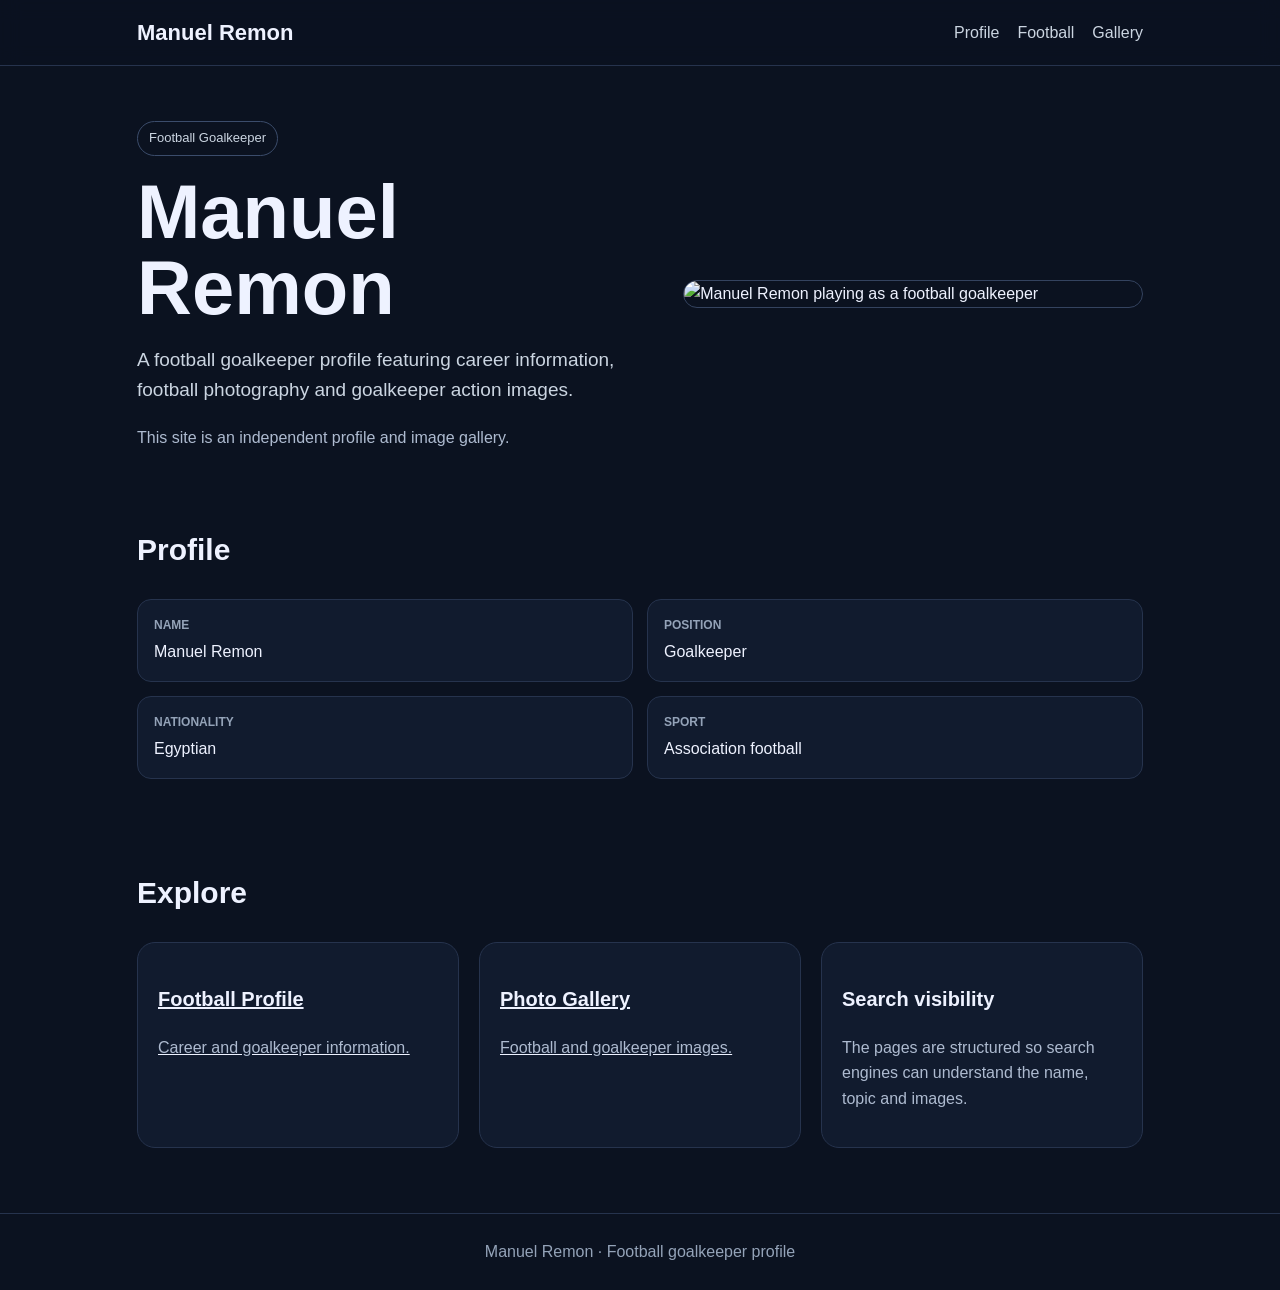
==== index.html @ ed668b97 "Add files via upload" ====
<!doctype html>
<html lang="en">
<head>
<meta charset="utf-8">
<meta name="viewport" content="width=device-width,initial-scale=1">
<title>Manuel Remon | Football Goalkeeper Profile</title>
<meta name="description" content="Manuel Remon football goalkeeper profile with football information and photographs.">
<link rel="canonical" href="index.html">
<meta property="og:type" content="website">
<meta property="og:title" content="Manuel Remon | Football Goalkeeper Profile">
<meta property="og:description" content="Manuel Remon football goalkeeper profile with football information and photographs.">
<meta property="og:image" content="assets/manuel-remon-goalkeeper.jpg">
<meta name="twitter:card" content="summary_large_image">
<link rel="stylesheet" href="style.css">
</head>
<body>
<nav class="nav"><div class="nav-inner"><a class="logo" href="index.html">Manuel Remon</a>
<div class="links"><a href="index.html">Profile</a><a href="football.html">Football</a><a href="gallery.html">Gallery</a></div></div></nav>

<main>
<section class="hero">
<div>
<span class="badge">Football Goalkeeper</span>
<h1>Manuel Remon</h1>
<p class="lead">A football goalkeeper profile featuring career information, football photography and goalkeeper action images.</p>
<p class="meta">This site is an independent profile and image gallery.</p>
</div>
<img class="hero-img" src="assets/manuel-remon-goalkeeper.jpg" alt="Manuel Remon playing as a football goalkeeper">
</section>
<section class="container">
<h2>Profile</h2>
<div class="facts">
<div class="fact"><b>Name</b>Manuel Remon</div>
<div class="fact"><b>Position</b>Goalkeeper</div>
<div class="fact"><b>Nationality</b>Egyptian</div>
<div class="fact"><b>Sport</b>Association football</div>
</div>
</section>
<section class="container">
<h2>Explore</h2>
<div class="grid">
<a class="card" href="football.html"><h3>Football Profile</h3><p class="meta">Career and goalkeeper information.</p></a>
<a class="card" href="gallery.html"><h3>Photo Gallery</h3><p class="meta">Football and goalkeeper images.</p></a>
<div class="card"><h3>Search visibility</h3><p class="meta">The pages are structured so search engines can understand the name, topic and images.</p></div>
</div>
</section>
</main>
<script type="application/ld+json">
{
 "@context":"https://schema.org",
 "@type":"Person",
 "name":"Manuel Remon",
 "jobTitle":"Football goalkeeper",
 "nationality":"Egyptian",
 "image":"assets/manuel-remon-goalkeeper.jpg",
 "url":"index.html"
}
</script>

<footer>Manuel Remon · Football goalkeeper profile</footer>
</body></html>
---- style.css ----
*{box-sizing:border-box}body{margin:0;font-family:Arial,Helvetica,sans-serif;background:#0b1220;color:#eef2ff;line-height:1.6}
a{color:inherit}.nav{position:sticky;top:0;background:rgba(11,18,32,.94);backdrop-filter:blur(10px);border-bottom:1px solid #26334d;z-index:5}
.nav-inner{max-width:1050px;margin:auto;padding:15px 22px;display:flex;justify-content:space-between;align-items:center;gap:20px}
.logo{font-size:22px;font-weight:800;text-decoration:none}.links{display:flex;gap:18px;flex-wrap:wrap}.links a{text-decoration:none;color:#cbd5e1}.links a:hover{color:#fff}
.hero{max-width:1050px;margin:55px auto 35px;padding:0 22px;display:grid;grid-template-columns:1.05fr .95fr;gap:38px;align-items:center}
.badge{display:inline-block;padding:6px 11px;border:1px solid #3b4c6b;border-radius:999px;color:#cbd5e1;font-size:13px}
h1{font-size:clamp(42px,7vw,76px);line-height:1;margin:18px 0 15px}h2{font-size:30px;margin-top:0}h3{font-size:20px}
.lead{font-size:19px;color:#cbd5e1;max-width:650px}.hero-img{width:100%;border-radius:22px;border:1px solid #34435f;display:block}
.container{max-width:1050px;margin:auto;padding:25px 22px 65px}.grid{display:grid;grid-template-columns:repeat(3,1fr);gap:20px}
.card{background:#111b2e;border:1px solid #26334d;border-radius:18px;padding:20px}.card img{width:100%;aspect-ratio:4/3;object-fit:cover;border-radius:12px;margin-bottom:12px}
.meta{color:#aebbd0}.facts{display:grid;grid-template-columns:repeat(2,1fr);gap:14px}.fact{padding:16px;background:#111b2e;border:1px solid #26334d;border-radius:14px}.fact b{display:block;color:#94a3b8;font-size:12px;text-transform:uppercase;margin-bottom:4px}
footer{border-top:1px solid #26334d;color:#94a3b8;padding:25px 22px;text-align:center}
@media(max-width:760px){.hero{grid-template-columns:1fr;margin-top:30px}.grid{grid-template-columns:1fr}.facts{grid-template-columns:1fr}.links{gap:10px;font-size:14px}}
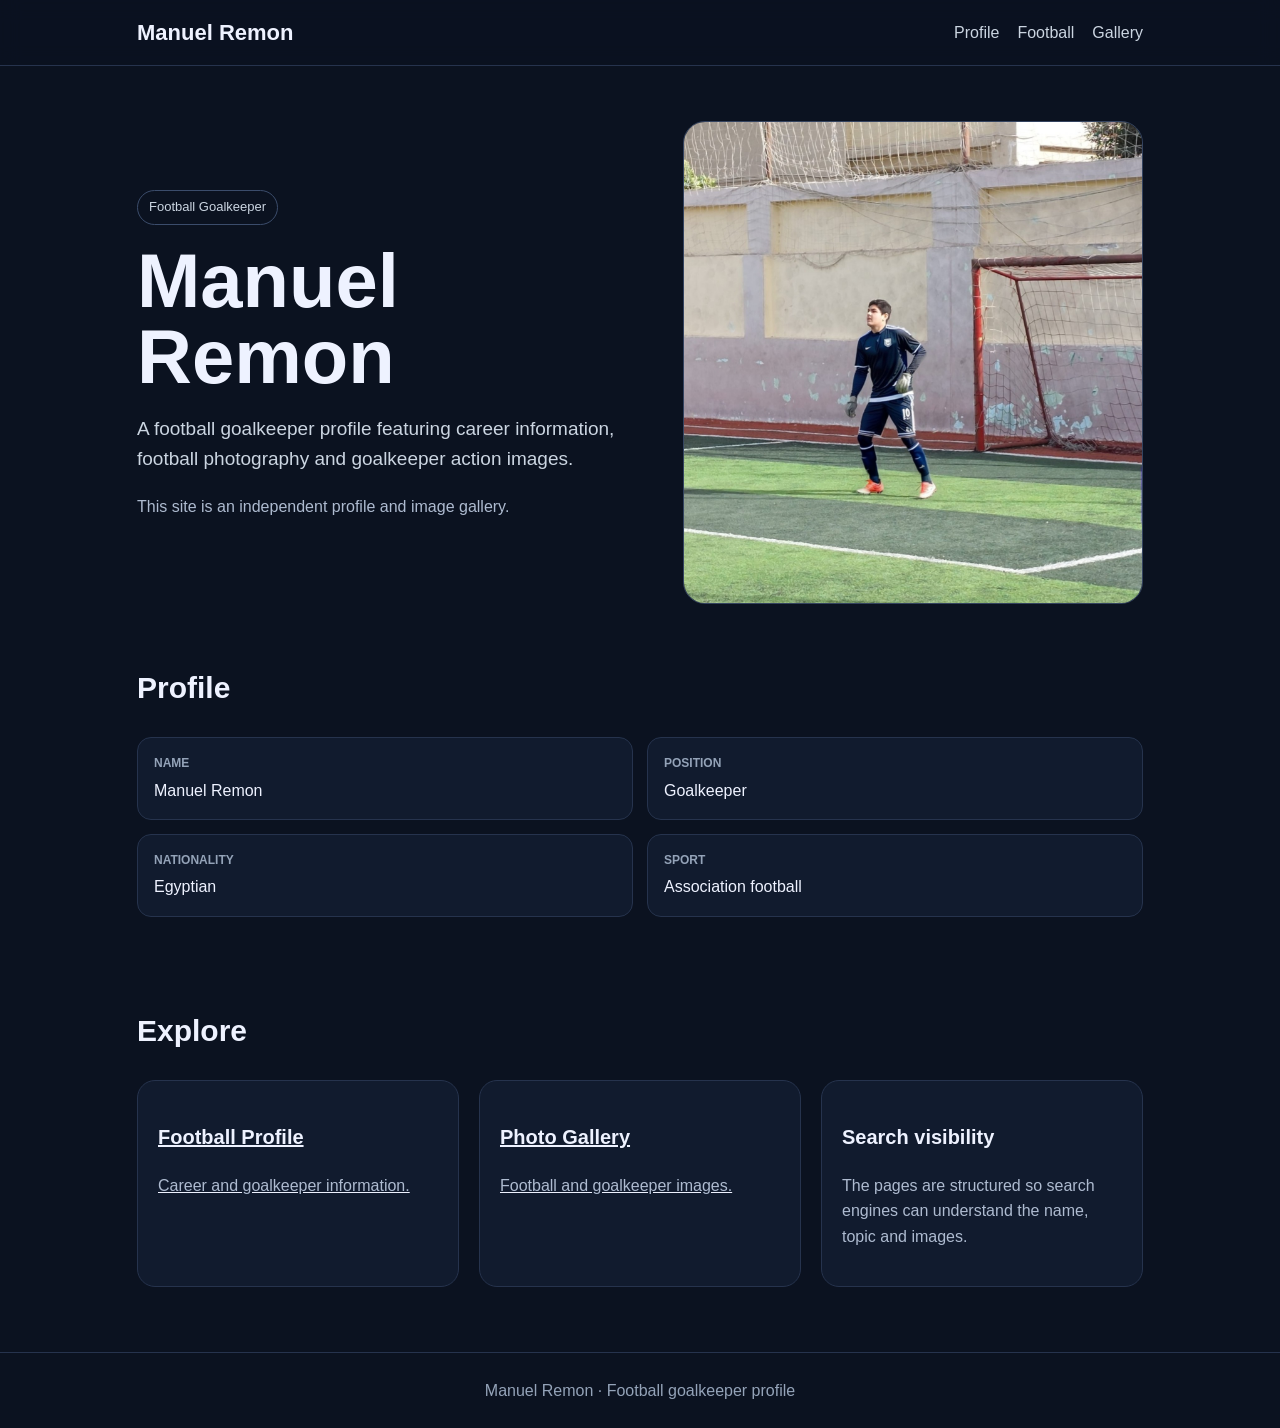
==== commit 5c0f9c27: "Update index.html" ====
--- a/index.html
+++ b/index.html
@@ -3,8 +3,8 @@
 <head>
 <meta charset="utf-8">
 <meta name="viewport" content="width=device-width,initial-scale=1">
-<title>Manuel Remon | Football Goalkeeper Profile</title>
-<meta name="description" content="Manuel Remon football goalkeeper profile with football information and photographs.">
+<title>Manuel Remon | Egyptian Football Goalkeeper</title>
+<meta name="description" content="Manuel Remon is an Egyptian football goalkeeper. Explore his football profile, career information, achievements, and photographs.">
 <link rel="canonical" href="index.html">
 <meta property="og:type" content="website">
 <meta property="og:title" content="Manuel Remon | Football Goalkeeper Profile">
@@ -58,4 +58,4 @@
 </script>
 
 <footer>Manuel Remon · Football goalkeeper profile</footer>
-</body></html>+</body></html>
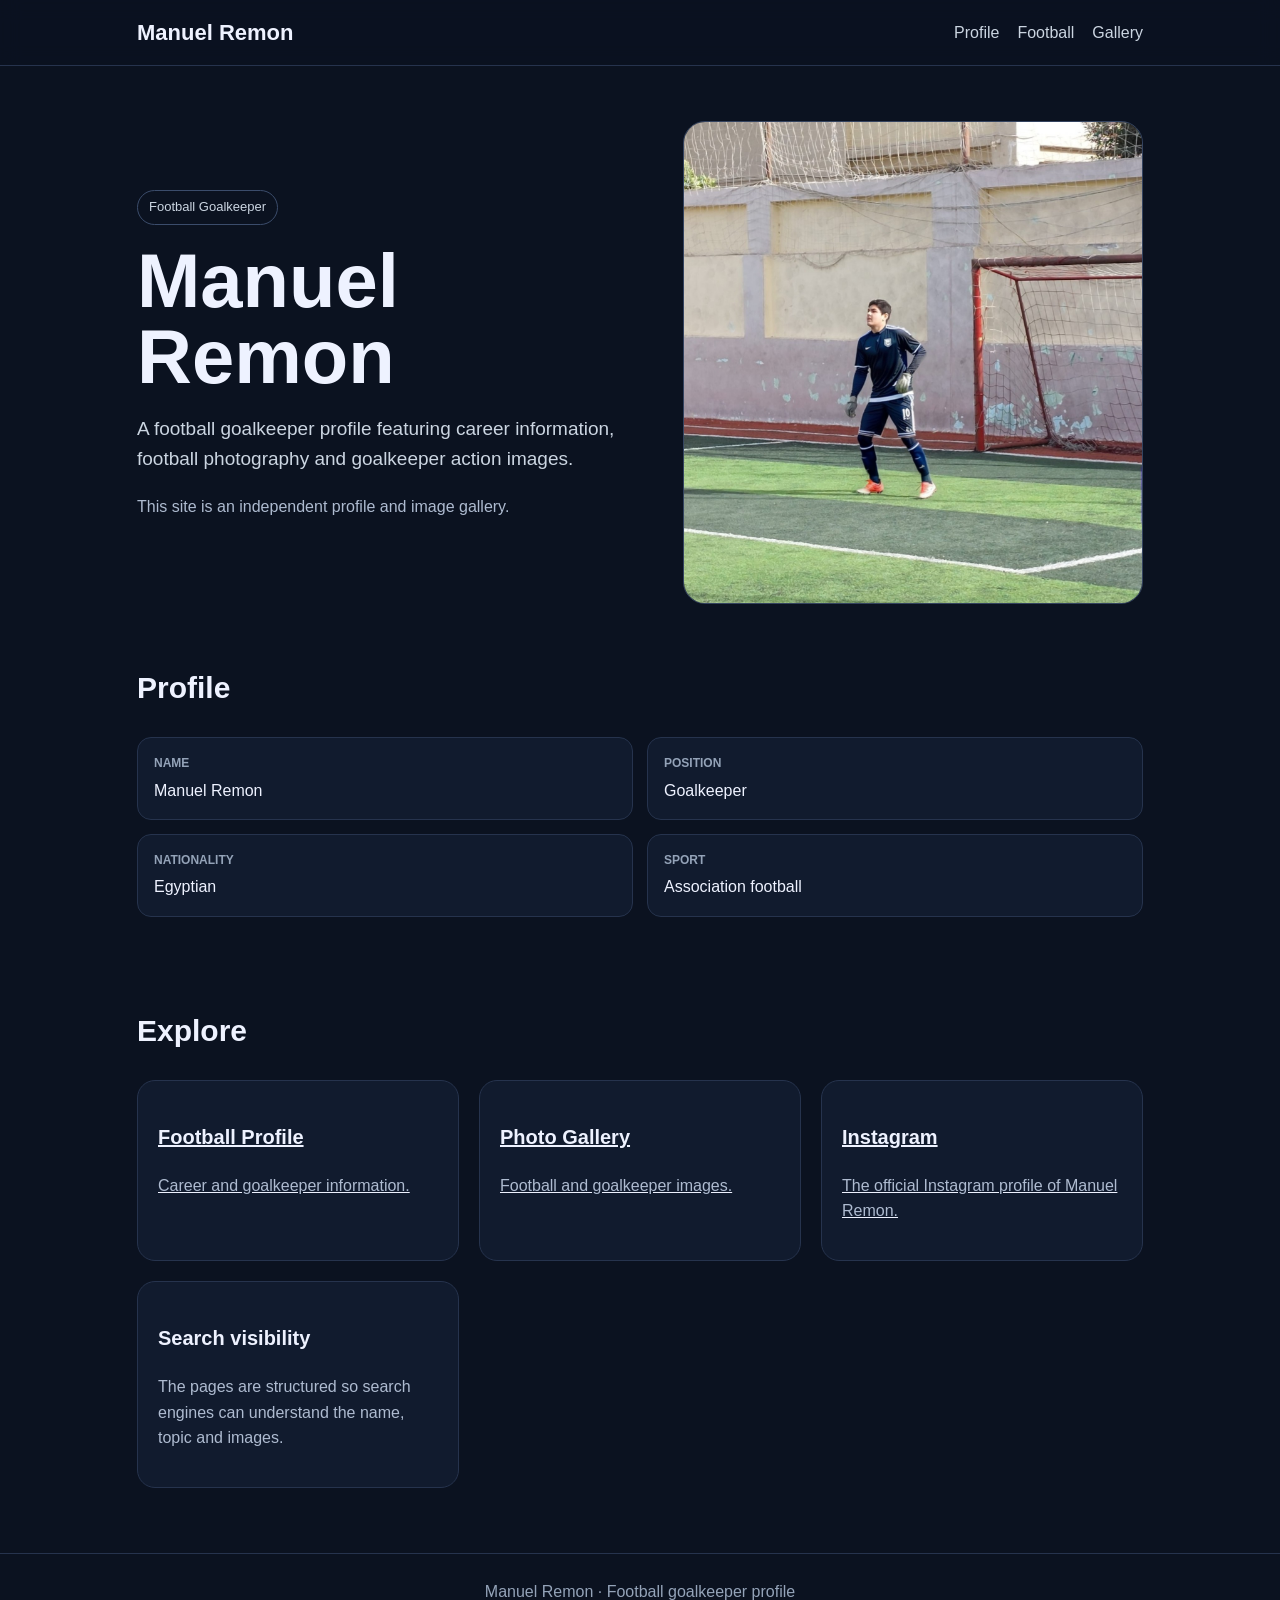
==== commit c02a99f0: "Update index.html" ====
--- a/index.html
+++ b/index.html
@@ -41,6 +41,15 @@
 <div class="grid">
 <a class="card" href="football.html"><h3>Football Profile</h3><p class="meta">Career and goalkeeper information.</p></a>
 <a class="card" href="gallery.html"><h3>Photo Gallery</h3><p class="meta">Football and goalkeeper images.</p></a>
+ <a
+class="card"
+href="https://www.instagram.com/manuel.remon.1/"
+target="_blank"
+rel="noopener"
+>
+<h3>Instagram</h3>
+<p class="meta">The official Instagram profile of Manuel Remon.</p>
+ </a>
 <div class="card"><h3>Search visibility</h3><p class="meta">The pages are structured so search engines can understand the name, topic and images.</p></div>
 </div>
 </section>
@@ -50,12 +59,30 @@
  "@context":"https://schema.org",
  "@type":"Person",
  "name":"Manuel Remon",
+ "alternateName":[
+   "Mano Remon",
+   "Mano",
+   "Mano Goalkeeper",
+   "Mano Remon Goalkeeper",
+   "Manuel Remon Goalkeeper",
+   "Manuel Remon Footballer",
+   "مانويل ريمون",
+   "مانو ريمون",
+   "مانو",
+   "مانو حارس مرمى",
+   "مانو ريمون حارس مرمى",
+   "مانو ريمون لاعب كرة قدم",
+   "مانويل ريمون حارس مرمى",
+   "مانويل ريمون لاعب كرة قدم"
+ ],
  "jobTitle":"Football goalkeeper",
  "nationality":"Egyptian",
- "image":"assets/manuel-remon-goalkeeper.jpg",
- "url":"index.html"
+ "image":"https://footballwiki.github.io/manuel-remon/assets/manuel-remon-goalkeeper.jpg",
+ "url":"https://footballwiki.github.io/manuel-remon/",
+ "sameAs":[
+   "https://www.instagram.com/manuel.remon.1/"
+ ]
 }
-</script>
-
+ </script>
 <footer>Manuel Remon · Football goalkeeper profile</footer>
 </body></html>
